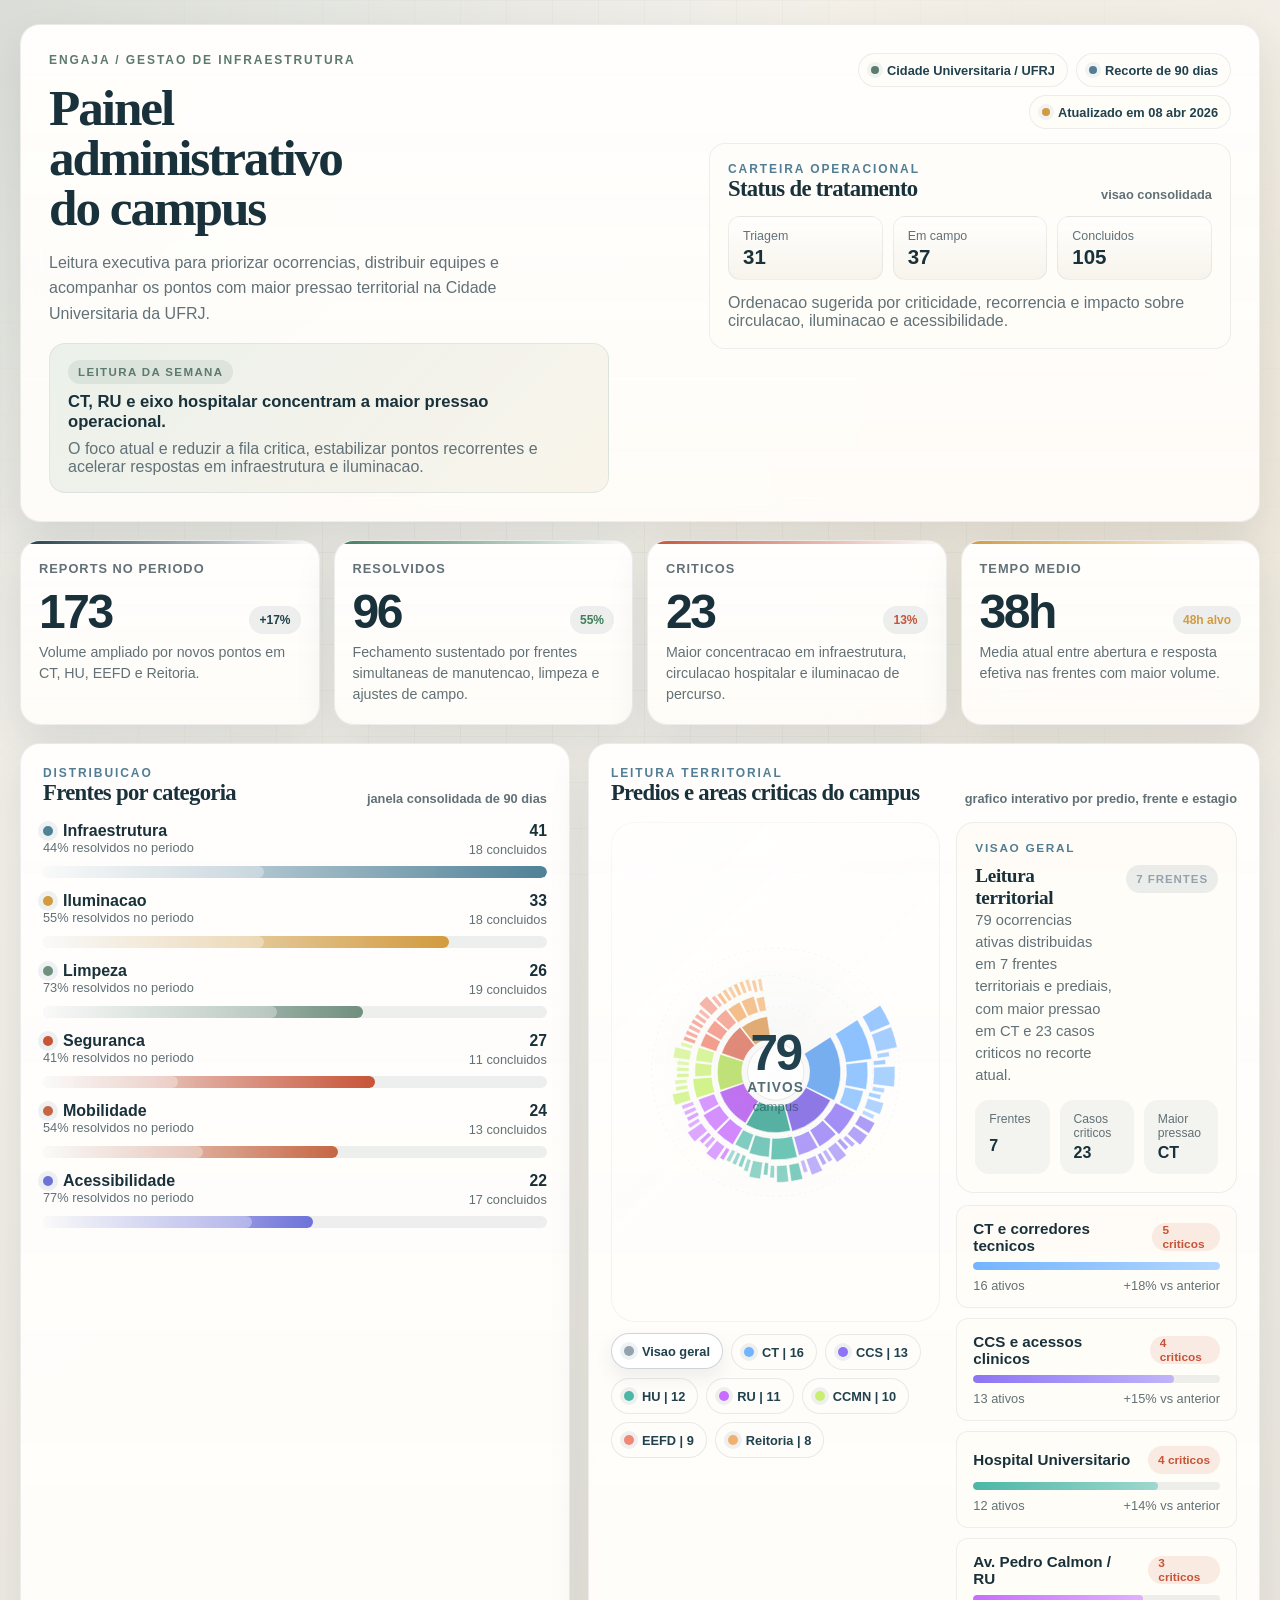
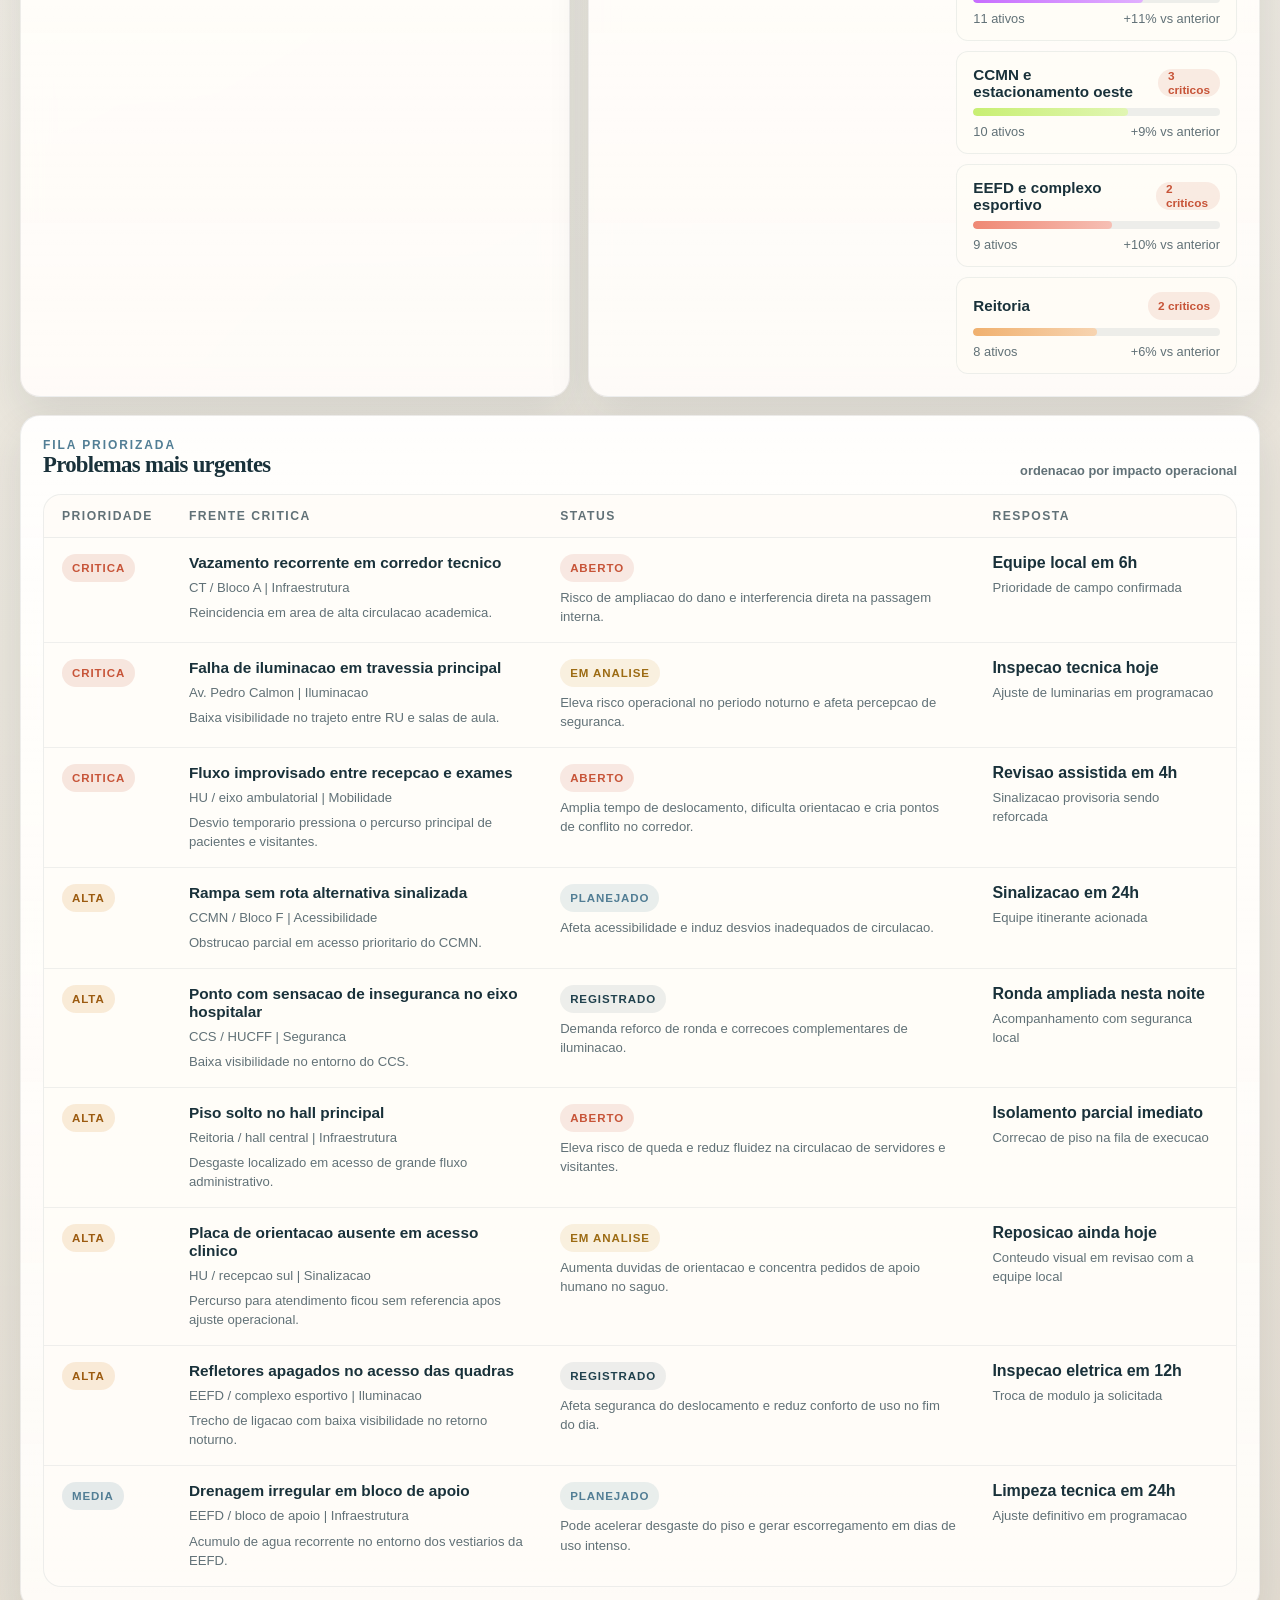
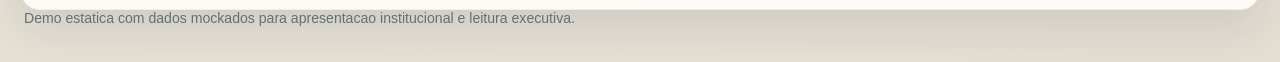
==== apps/frontend/index.html @ 7f76ebbf "dashboard and pre-cesium tests" ====
<!DOCTYPE html>
<html lang="pt-BR">
  <head>
    <meta charset="UTF-8" />
    <meta name="viewport" content="width=device-width, initial-scale=1.0" />
    <title>Engaja | Dashboard Administrativo</title>
    <meta
      name="description"
      content="Dashboard administrativo mockado para demonstrar priorizacao e gestao de infraestrutura da Cidade Universitaria da UFRJ."
    />
    <link rel="stylesheet" href="./dashboard.css" />
  </head>
  <body>
    <div class="page-shell">
      <header class="panel hero" data-reveal>
        <div class="hero__content">
          <p class="eyebrow">Engaja / gestao de infraestrutura</p>
          <h1>Painel administrativo do campus</h1>
          <p class="lead">
            Leitura executiva para priorizar ocorrencias, distribuir equipes e acompanhar os pontos
            com maior pressao territorial na Cidade Universitaria da UFRJ.
          </p>

          <div class="hero-callout">
            <span class="hero-callout__label">Leitura da semana</span>
            <strong>CT, RU e eixo hospitalar concentram a maior pressao operacional.</strong>
            <p>
              O foco atual e reduzir a fila critica, estabilizar pontos recorrentes e acelerar
              respostas em infraestrutura e iluminacao.
            </p>
          </div>
        </div>

        <div class="hero__aside">
          <div id="snapshot-chips" class="chip-row" aria-label="Contexto do painel"></div>

          <section class="workflow-card" aria-labelledby="workflow-title">
            <div class="section-heading section-heading--compact">
              <div>
                <p class="kicker">Carteira operacional</p>
                <h2 id="workflow-title">Status de tratamento</h2>
              </div>
              <span class="section-note">visao consolidada</span>
            </div>

            <div id="status-breakdown" class="status-breakdown"></div>

            <p class="workflow-footnote">
              Ordenacao sugerida por criticidade, recorrencia e impacto sobre circulacao,
              iluminacao e acessibilidade.
            </p>
          </section>
        </div>
      </header>

      <section id="metric-grid" class="metric-grid" aria-label="Indicadores principais"></section>

      <section class="main-grid">
        <article class="panel chart-panel" data-reveal aria-labelledby="category-chart-title">
          <div class="section-heading">
            <div>
              <p class="kicker">Distribuicao</p>
              <h2 id="category-chart-title">Frentes por categoria</h2>
            </div>
            <span class="section-note">janela consolidada de 90 dias</span>
          </div>

          <div id="category-chart" class="category-chart"></div>
        </article>

        <article class="panel territory-panel" data-reveal aria-labelledby="territory-title">
          <div class="section-heading">
            <div>
              <p class="kicker">Leitura territorial</p>
              <h2 id="territory-title">Predios e areas criticas do campus</h2>
            </div>
            <span class="section-note">grafico interativo por predio, frente e estagio</span>
          </div>

          <div class="territory-layout">
            <div class="territory-chart-card">
              <div class="territory-chart-frame">
                <div id="territory-center" class="territory-center" aria-hidden="true">
                  <strong id="territory-center-value"></strong>
                  <span id="territory-center-unit"></span>
                  <p id="territory-center-caption"></p>
                </div>

                <svg
                  id="territory-chart"
                  class="territory-chart"
                  viewBox="0 0 680 520"
                  role="img"
                  aria-labelledby="territory-chart-title territory-chart-desc"
                >
                  <title id="territory-chart-title">Leitura territorial por predio, area e estagio</title>
                  <desc id="territory-chart-desc">
                    Grafico radial interativo que organiza a pressao operacional por predio, frente
                    e estagio de resposta.
                  </desc>
                </svg>
              </div>

              <div id="territory-legend" class="territory-legend" aria-label="Legenda territorial"></div>
            </div>

            <div class="territory-sidebar">
              <section id="territory-focus" class="territory-focus" aria-live="polite"></section>
              <div id="critical-area-list" class="critical-area-list"></div>
            </div>
          </div>
        </article>
      </section>

      <section class="panel urgent-panel" data-reveal aria-labelledby="urgent-title">
        <div class="section-heading">
          <div>
            <p class="kicker">Fila priorizada</p>
            <h2 id="urgent-title">Problemas mais urgentes</h2>
          </div>
          <span class="section-note">ordenacao por impacto operacional</span>
        </div>

        <div class="urgent-table-wrapper">
          <table class="urgent-table">
            <thead>
              <tr>
                <th scope="col">Prioridade</th>
                <th scope="col">Frente critica</th>
                <th scope="col">Status</th>
                <th scope="col">Resposta</th>
              </tr>
            </thead>
            <tbody id="urgent-table-body"></tbody>
          </table>
        </div>
      </section>

      <footer class="page-footer" data-reveal>
        <p>Demo estatica com dados mockados para apresentacao institucional e leitura executiva.</p>
      </footer>
    </div>

    <script src="./dashboard.js"></script>
  </body>
</html>
---- apps/frontend/dashboard.css ----
:root {
  color-scheme: light;
  --page-bg: #efe9dd;
  --page-ink: #19313a;
  --page-ink-soft: #617177;
  --page-line: rgba(27, 46, 54, 0.11);
  --panel-bg: rgba(255, 252, 247, 0.94);
  --panel-solid: #fffdf9;
  --panel-border: rgba(27, 46, 54, 0.08);
  --panel-shadow: 0 18px 42px rgba(33, 51, 58, 0.1);
  --accent-navy: #20414d;
  --accent-sage: #5d7a6e;
  --accent-gold: #d09b43;
  --accent-copper: #c9744f;
  --accent-red: #c35d49;
  --accent-green: #3f7f5c;
  --accent-sky: #527e95;
  --accent-lilac: #7e72f0;
  --accent-magenta: #bd68ff;
  --accent-lime: #b7ed72;
  --accent-apricot: #f0b06e;
  --critical: #c75438;
  --high: #da8a2d;
  --medium: #4f8197;
  --low: #73917f;
  --radius-xl: 28px;
  --radius-lg: 20px;
  --radius-md: 16px;
  --radius-sm: 12px;
}

* {
  box-sizing: border-box;
}

html,
body {
  margin: 0;
  min-height: 100%;
}

body {
  background:
    radial-gradient(circle at top left, rgba(93, 122, 110, 0.18), transparent 24%),
    radial-gradient(circle at 84% 11%, rgba(208, 155, 67, 0.12), transparent 17%),
    linear-gradient(180deg, rgba(255, 255, 255, 0.42), rgba(255, 255, 255, 0)),
    linear-gradient(135deg, #efebe2 0%, #e6e1d6 50%, #e4ddd2 100%);
  color: var(--page-ink);
  font-family: "Avenir Next", "IBM Plex Sans", "Segoe UI", sans-serif;
}

body::before {
  content: "";
  position: fixed;
  inset: 0;
  pointer-events: none;
  background-image:
    linear-gradient(rgba(32, 65, 77, 0.03) 1px, transparent 1px),
    linear-gradient(90deg, rgba(32, 65, 77, 0.03) 1px, transparent 1px);
  background-size: 46px 46px;
  mask-image: radial-gradient(circle at center, black 44%, transparent 92%);
}

h1,
h2,
h3,
p {
  margin: 0;
}

h1,
h2,
h3 {
  font-family: "Iowan Old Style", "Palatino Linotype", "Book Antiqua", Georgia, serif;
  font-weight: 700;
}

button,
input,
select,
textarea,
table {
  font: inherit;
}

button {
  border: 0;
  background: transparent;
  color: inherit;
}

.page-shell {
  position: relative;
  z-index: 1;
  width: min(1380px, calc(100vw - 40px));
  margin: 0 auto;
  padding: 24px 0 36px;
}

.panel {
  border: 1px solid var(--panel-border);
  border-radius: var(--radius-lg);
  background:
    linear-gradient(180deg, rgba(255, 255, 255, 0.68), rgba(255, 255, 255, 0.24)),
    var(--panel-bg);
  box-shadow: var(--panel-shadow);
  backdrop-filter: blur(14px);
}

[data-reveal] {
  opacity: 0;
  transform: translateY(12px);
  animation: reveal 680ms cubic-bezier(0.2, 0.8, 0.2, 1) forwards;
  animation-delay: var(--delay, 0ms);
}

.hero {
  display: grid;
  grid-template-columns: minmax(0, 1.1fr) minmax(320px, 0.9fr);
  gap: 22px;
  align-items: flex-start;
  padding: 28px;
  margin-bottom: 18px;
}

.hero__content,
.hero__aside,
.workflow-card {
  display: grid;
}

.hero__content {
  gap: 16px;
}

.hero__aside {
  gap: 14px;
}

.eyebrow,
.kicker {
  font-size: 0.75rem;
  font-weight: 800;
  letter-spacing: 0.16em;
  text-transform: uppercase;
}

.eyebrow {
  color: var(--accent-sage);
}

.kicker {
  color: var(--accent-sky);
}

.hero h1 {
  font-size: clamp(2.25rem, 4vw, 3.9rem);
  line-height: 0.98;
  letter-spacing: -0.04em;
  max-width: 12ch;
}

.lead {
  max-width: 58ch;
  font-size: 1rem;
  line-height: 1.62;
  color: var(--page-ink-soft);
}

.hero-callout {
  display: grid;
  gap: 8px;
  max-width: 560px;
  padding: 16px 18px;
  border: 1px solid rgba(32, 65, 77, 0.08);
  border-radius: var(--radius-md);
  background:
    linear-gradient(135deg, rgba(212, 227, 217, 0.46), rgba(248, 243, 233, 0.88)),
    var(--panel-solid);
}

.hero-callout__label {
  display: inline-flex;
  width: fit-content;
  padding: 6px 10px;
  border-radius: 999px;
  background: rgba(95, 127, 109, 0.12);
  color: var(--accent-sage);
  font-size: 0.72rem;
  font-weight: 800;
  letter-spacing: 0.12em;
  text-transform: uppercase;
}

.hero-callout strong {
  font-size: 1.04rem;
}

.hero-callout p,
.workflow-footnote,
.section-note,
.page-footer,
.metric-card__helper,
.chart-row__helper,
.table-meta,
.table-impact,
.territory-focus__description,
.territory-focus__stat span,
.area-card__meta {
  color: var(--page-ink-soft);
}

.chip-row {
  display: flex;
  flex-wrap: wrap;
  gap: 8px;
  justify-content: flex-end;
}

.chip {
  display: inline-flex;
  align-items: center;
  gap: 8px;
  min-height: 34px;
  padding: 0 12px;
  border: 1px solid rgba(32, 65, 77, 0.09);
  border-radius: 999px;
  background: rgba(255, 253, 249, 0.9);
  color: var(--accent-navy);
  font-size: 0.8rem;
  font-weight: 700;
  white-space: nowrap;
}

.chip::before {
  content: "";
  width: 8px;
  height: 8px;
  border-radius: 999px;
  background: var(--chip-color, var(--accent-sky));
  box-shadow: 0 0 0 4px rgba(79, 129, 151, 0.08);
}

.workflow-card {
  gap: 14px;
  padding: 18px;
  border: 1px solid rgba(32, 65, 77, 0.08);
  border-radius: var(--radius-md);
  background: rgba(255, 253, 248, 0.84);
}

.section-heading {
  display: flex;
  align-items: flex-end;
  justify-content: space-between;
  gap: 14px;
  margin-bottom: 16px;
}

.section-heading--compact {
  margin-bottom: 0;
}

.section-heading h2 {
  font-size: 1.42rem;
  letter-spacing: -0.03em;
}

.section-note {
  font-size: 0.8rem;
  font-weight: 700;
  text-align: right;
}

.status-breakdown {
  display: grid;
  grid-template-columns: repeat(3, minmax(0, 1fr));
  gap: 10px;
}

.status-card {
  display: grid;
  gap: 4px;
  padding: 12px 14px;
  border: 1px solid rgba(32, 65, 77, 0.08);
  border-radius: var(--radius-sm);
  background: linear-gradient(180deg, rgba(255, 255, 255, 0.72), rgba(247, 243, 235, 0.94));
}

.status-card__label {
  font-size: 0.78rem;
  color: var(--page-ink-soft);
}

.status-card strong {
  font-size: 1.28rem;
  line-height: 1;
}

.metric-grid {
  display: grid;
  grid-template-columns: repeat(4, minmax(0, 1fr));
  gap: 14px;
  margin-bottom: 18px;
}

.metric-card {
  position: relative;
  overflow: hidden;
  min-height: 160px;
  padding: 18px 18px 20px;
}

.metric-card::before {
  content: "";
  position: absolute;
  inset: 0 auto auto 0;
  width: 100%;
  height: 3px;
  background: linear-gradient(90deg, var(--metric-color, var(--accent-sky)), transparent);
}

.metric-card__label {
  font-size: 0.8rem;
  font-weight: 800;
  letter-spacing: 0.08em;
  text-transform: uppercase;
  color: var(--page-ink-soft);
}

.metric-card__value-row {
  display: flex;
  align-items: flex-end;
  justify-content: space-between;
  gap: 12px;
  margin: 12px 0 8px;
}

.metric-card__value {
  font-size: clamp(1.9rem, 4vw, 3rem);
  line-height: 0.94;
  letter-spacing: -0.05em;
}

.metric-card__badge {
  display: inline-flex;
  align-items: center;
  min-height: 28px;
  padding: 0 10px;
  border-radius: 999px;
  background: rgba(32, 65, 77, 0.08);
  color: var(--metric-color, var(--accent-sky));
  font-size: 0.75rem;
  font-weight: 800;
}

.metric-card__helper {
  font-size: 0.89rem;
  line-height: 1.45;
}

.main-grid {
  display: grid;
  grid-template-columns: minmax(0, 0.9fr) minmax(0, 1.1fr);
  gap: 18px;
  margin-bottom: 18px;
}

.chart-panel,
.territory-panel,
.urgent-panel {
  padding: 22px;
}

.category-chart {
  display: grid;
  gap: 14px;
}

.chart-row {
  display: grid;
  gap: 8px;
}

.chart-row__meta {
  display: flex;
  align-items: baseline;
  justify-content: space-between;
  gap: 14px;
}

.chart-row__title {
  display: flex;
  align-items: center;
  gap: 10px;
  font-weight: 700;
}

.chart-row__dot {
  width: 10px;
  height: 10px;
  border-radius: 999px;
  background: var(--bar-color, var(--accent-sky));
  box-shadow: 0 0 0 5px rgba(79, 129, 151, 0.1);
}

.chart-row__helper {
  font-size: 0.8rem;
}

.chart-row__values {
  text-align: right;
}

.chart-row__values strong {
  display: block;
  font-size: 0.98rem;
}

.chart-row__track {
  position: relative;
  height: 12px;
  overflow: hidden;
  border-radius: 999px;
  background: rgba(32, 65, 77, 0.08);
}

.chart-row__fill,
.chart-row__resolved {
  position: absolute;
  top: 0;
  left: 0;
  height: 100%;
  border-radius: 999px;
  width: 0;
}

.chart-row__fill {
  background: linear-gradient(90deg, rgba(255, 255, 255, 0.54), var(--bar-color, var(--accent-sky)));
  animation: growBar 900ms cubic-bezier(0.18, 0.8, 0.2, 1) forwards;
  animation-delay: calc(var(--delay, 0ms) + 100ms);
}

.chart-row__resolved {
  background: rgba(255, 255, 255, 0.32);
  mix-blend-mode: screen;
  animation: growResolved 840ms cubic-bezier(0.18, 0.8, 0.2, 1) forwards;
  animation-delay: calc(var(--delay, 0ms) + 220ms);
}

.territory-layout {
  display: grid;
  grid-template-columns: minmax(0, 1.08fr) minmax(270px, 0.92fr);
  gap: 16px;
  align-items: flex-start;
}

.territory-chart-card {
  display: grid;
  gap: 12px;
}

.territory-chart-frame {
  position: relative;
  min-height: 500px;
  overflow: hidden;
  border-radius: 24px;
  background: transparent;
  box-shadow: inset 0 0 0 1px rgba(32, 65, 77, 0.06);
}

.territory-chart-frame::before {
  content: "";
  position: absolute;
  inset: 0;
  background:
    radial-gradient(circle at 50% 50%, rgba(82, 126, 149, 0.05), transparent 42%),
    linear-gradient(135deg, rgba(255, 255, 255, 0.45), transparent 58%);
  pointer-events: none;
}

.territory-chart {
  position: relative;
  z-index: 1;
  width: 100%;
  height: 100%;
  display: block;
}

.territory-guide {
  fill: none;
  stroke: rgba(32, 65, 77, 0.09);
  stroke-width: 1;
  stroke-dasharray: 5 8;
}

.territory-core {
  fill: rgba(255, 255, 255, 0.76);
  stroke: rgba(32, 65, 77, 0.14);
  stroke-width: 1.4;
}

.territory-segment {
  cursor: pointer;
  opacity: 0.92;
  stroke: rgba(255, 255, 255, 0.82);
  stroke-width: 1.4;
  transition:
    opacity 180ms ease,
    filter 180ms ease,
    stroke-width 180ms ease;
}

.territory-segment.is-active {
  opacity: 1;
  filter: brightness(1.04) drop-shadow(0 10px 18px rgba(33, 51, 58, 0.14));
  stroke-width: 2.2;
}

.territory-segment.is-dimmed {
  opacity: 0.18;
}

.territory-segment:focus-visible {
  opacity: 1;
  stroke: rgba(32, 65, 77, 0.56);
  stroke-width: 2.2;
  outline: none;
}

.territory-center {
  position: absolute;
  top: 50%;
  left: 50%;
  z-index: 2;
  display: grid;
  gap: 4px;
  width: 148px;
  transform: translate(-50%, -50%);
  text-align: center;
  pointer-events: none;
}

.territory-center strong {
  color: var(--accent-navy);
  font-size: 3.1rem;
  line-height: 0.9;
  letter-spacing: -0.05em;
}

.territory-center span {
  color: rgba(32, 65, 77, 0.76);
  font-size: 0.86rem;
  font-weight: 800;
  letter-spacing: 0.08em;
  text-transform: uppercase;
}

.territory-center p {
  color: rgba(32, 65, 77, 0.58);
  font-size: 0.82rem;
}

.territory-legend {
  display: flex;
  flex-wrap: wrap;
  gap: 8px;
}

.territory-legend__item {
  display: inline-flex;
  align-items: center;
  gap: 8px;
  min-height: 36px;
  padding: 0 12px;
  border: 1px solid rgba(32, 65, 77, 0.1);
  border-radius: 999px;
  background: rgba(255, 253, 249, 0.88);
  color: var(--accent-navy);
  font-size: 0.8rem;
  font-weight: 700;
  cursor: pointer;
  transition:
    border-color 180ms ease,
    background 180ms ease,
    transform 180ms ease,
    box-shadow 180ms ease;
}

.territory-legend__item:hover,
.territory-legend__item:focus-visible,
.territory-legend__item.is-active {
  border-color: rgba(32, 65, 77, 0.22);
  background: rgba(255, 255, 255, 0.98);
  box-shadow: 0 8px 18px rgba(33, 51, 58, 0.08);
  transform: translateY(-1px);
  outline: none;
}

.territory-legend__swatch {
  width: 10px;
  height: 10px;
  border-radius: 999px;
  background: var(--legend-color, var(--accent-sky));
  box-shadow: 0 0 0 4px rgba(79, 129, 151, 0.1);
}

.territory-sidebar {
  display: grid;
  gap: 12px;
}

.territory-focus {
  display: grid;
  gap: 14px;
  padding: 18px;
  border: 1px solid rgba(32, 65, 77, 0.08);
  border-radius: 18px;
  background: rgba(255, 253, 247, 0.84);
}

.territory-focus__header {
  display: grid;
  gap: 10px;
}

.territory-focus__eyebrow {
  color: var(--accent-sky);
  font-size: 0.74rem;
  font-weight: 800;
  letter-spacing: 0.14em;
  text-transform: uppercase;
}

.territory-focus__headline {
  display: flex;
  align-items: flex-start;
  justify-content: space-between;
  gap: 12px;
}

.territory-focus__headline h3 {
  font-size: 1.2rem;
  letter-spacing: -0.02em;
}

.territory-focus__tag {
  display: inline-flex;
  align-items: center;
  min-height: 28px;
  padding: 0 10px;
  border-radius: 999px;
  background: var(--focus-background, rgba(82, 126, 149, 0.14));
  color: var(--focus-color, var(--accent-sky));
  font-size: 0.72rem;
  font-weight: 800;
  letter-spacing: 0.08em;
  text-transform: uppercase;
  white-space: nowrap;
}

.territory-focus__description {
  font-size: 0.92rem;
  line-height: 1.5;
}

.territory-focus__stats {
  display: grid;
  grid-template-columns: repeat(3, minmax(0, 1fr));
  gap: 10px;
}

.territory-focus__stat {
  display: grid;
  gap: 4px;
  padding: 12px 14px;
  border-radius: 14px;
  background: rgba(32, 65, 77, 0.05);
}

.territory-focus__stat strong {
  font-size: 1rem;
}

.territory-focus__stat span {
  font-size: 0.76rem;
}

.critical-area-list {
  display: grid;
  gap: 10px;
}

.area-card {
  display: grid;
  gap: 8px;
  width: 100%;
  padding: 14px 16px;
  border: 1px solid rgba(32, 65, 77, 0.08);
  border-radius: var(--radius-sm);
  background: rgba(255, 253, 247, 0.78);
  text-align: left;
  cursor: pointer;
  transition:
    border-color 180ms ease,
    box-shadow 180ms ease,
    transform 180ms ease,
    background 180ms ease;
}

.area-card:hover,
.area-card:focus-visible,
.area-card.is-active {
  border-color: rgba(32, 65, 77, 0.18);
  background: rgba(255, 255, 255, 0.96);
  box-shadow: 0 10px 24px rgba(33, 51, 58, 0.08);
  transform: translateY(-1px);
  outline: none;
}

.area-card__header,
.area-card__meta {
  display: flex;
  align-items: center;
  justify-content: space-between;
  gap: 12px;
}

.area-card__header strong {
  font-size: 0.95rem;
}

.area-card__tag {
  display: inline-flex;
  align-items: center;
  min-height: 28px;
  padding: 0 10px;
  border-radius: 999px;
  background: rgba(199, 84, 56, 0.11);
  color: var(--critical);
  font-size: 0.74rem;
  font-weight: 800;
}

.area-card__bar {
  position: relative;
  height: 8px;
  overflow: hidden;
  border-radius: 999px;
  background: rgba(32, 65, 77, 0.08);
}

.area-card__bar span {
  display: block;
  width: 0;
  height: 100%;
  border-radius: 999px;
  background: linear-gradient(
    90deg,
    var(--area-color, var(--accent-sky)),
    var(--area-color-soft, #b8d2dd)
  );
  animation: growBar 760ms cubic-bezier(0.18, 0.8, 0.2, 1) forwards;
  animation-delay: calc(var(--delay, 0ms) + 120ms);
}

.area-card__meta {
  font-size: 0.8rem;
}

.urgent-table-wrapper {
  overflow: auto;
  border: 1px solid rgba(32, 65, 77, 0.08);
  border-radius: 18px;
  background: rgba(255, 253, 248, 0.84);
}

.urgent-table {
  width: 100%;
  min-width: 860px;
  border-collapse: collapse;
}

.urgent-table thead th {
  padding: 14px 18px;
  border-bottom: 1px solid rgba(32, 65, 77, 0.08);
  color: var(--page-ink-soft);
  font-size: 0.76rem;
  font-weight: 800;
  letter-spacing: 0.12em;
  text-align: left;
  text-transform: uppercase;
}

.urgent-table tbody td {
  padding: 16px 18px;
  border-bottom: 1px solid rgba(32, 65, 77, 0.07);
  vertical-align: top;
}

.urgent-table tbody tr:last-child td {
  border-bottom: 0;
}

.urgent-table tbody tr:hover {
  background: rgba(95, 127, 109, 0.045);
}

.table-title,
.table-response {
  display: grid;
  gap: 6px;
}

.table-title strong {
  font-size: 0.96rem;
}

.table-meta,
.table-impact {
  font-size: 0.82rem;
  line-height: 1.45;
}

.table-badge {
  display: inline-flex;
  align-items: center;
  width: fit-content;
  min-height: 28px;
  padding: 0 10px;
  border-radius: 999px;
  font-size: 0.72rem;
  font-weight: 800;
  letter-spacing: 0.08em;
  text-transform: uppercase;
  white-space: nowrap;
}

.table-badge--critica {
  background: rgba(199, 84, 56, 0.14);
  color: var(--critical);
}

.table-badge--alta {
  background: rgba(218, 138, 45, 0.16);
  color: #9c5b10;
}

.table-badge--media {
  background: rgba(79, 129, 151, 0.15);
  color: var(--accent-sky);
}

.table-badge--novo {
  background: rgba(95, 127, 109, 0.12);
  color: var(--accent-sage);
}

.table-badge--registrado {
  background: rgba(32, 65, 77, 0.08);
  color: var(--accent-navy);
}

.table-badge--aberto {
  background: rgba(199, 84, 56, 0.12);
  color: var(--critical);
}

.table-badge--em-analise {
  background: rgba(210, 155, 63, 0.14);
  color: #9c6b13;
}

.table-badge--planejado {
  background: rgba(79, 129, 151, 0.12);
  color: var(--accent-sky);
}

.table-badge--resolvido {
  background: rgba(63, 127, 92, 0.12);
  color: var(--accent-green);
}

.page-footer {
  display: flex;
  align-items: center;
  justify-content: flex-start;
  gap: 12px;
  padding: 0 4px;
  font-size: 0.88rem;
}

@keyframes reveal {
  to {
    opacity: 1;
    transform: translateY(0);
  }
}

@keyframes growBar {
  from {
    width: 0;
  }

  to {
    width: var(--target-width);
  }
}

@keyframes growResolved {
  from {
    width: 0;
  }

  to {
    width: var(--resolved-width);
  }
}

@media (max-width: 1180px) {
  .hero,
  .main-grid,
  .territory-layout {
    grid-template-columns: 1fr;
  }

  .chip-row {
    justify-content: flex-start;
  }
}

@media (max-width: 940px) {
  .page-shell {
    width: min(100vw - 28px, 1380px);
    padding: 14px 0 26px;
  }

  .metric-grid {
    grid-template-columns: repeat(2, minmax(0, 1fr));
  }

  .status-breakdown,
  .territory-focus__stats {
    grid-template-columns: repeat(2, minmax(0, 1fr));
  }

  .page-footer {
    flex-direction: column;
    align-items: flex-start;
  }
}

@media (max-width: 640px) {
  .hero,
  .chart-panel,
  .territory-panel,
  .urgent-panel {
    padding: 18px;
  }

  .metric-grid,
  .status-breakdown,
  .territory-focus__stats {
    grid-template-columns: 1fr;
  }

  .section-heading {
    flex-direction: column;
    align-items: flex-start;
  }

  .hero h1 {
    max-width: 10ch;
  }

  .territory-chart-frame {
    min-height: 420px;
  }

  .territory-center {
    width: 128px;
  }

  .territory-center strong {
    font-size: 2.7rem;
  }

  .urgent-table {
    min-width: 720px;
  }
}

@media (prefers-reduced-motion: reduce) {
  [data-reveal] {
    animation: none;
    opacity: 1;
    transform: none;
  }

  .chart-row__fill,
  .area-card__bar span {
    animation: none;
    width: var(--target-width, auto);
  }

  .chart-row__resolved {
    animation: none;
    width: var(--resolved-width, auto);
  }

  .territory-segment,
  .territory-legend__item,
  .area-card {
    transition: none;
  }
}
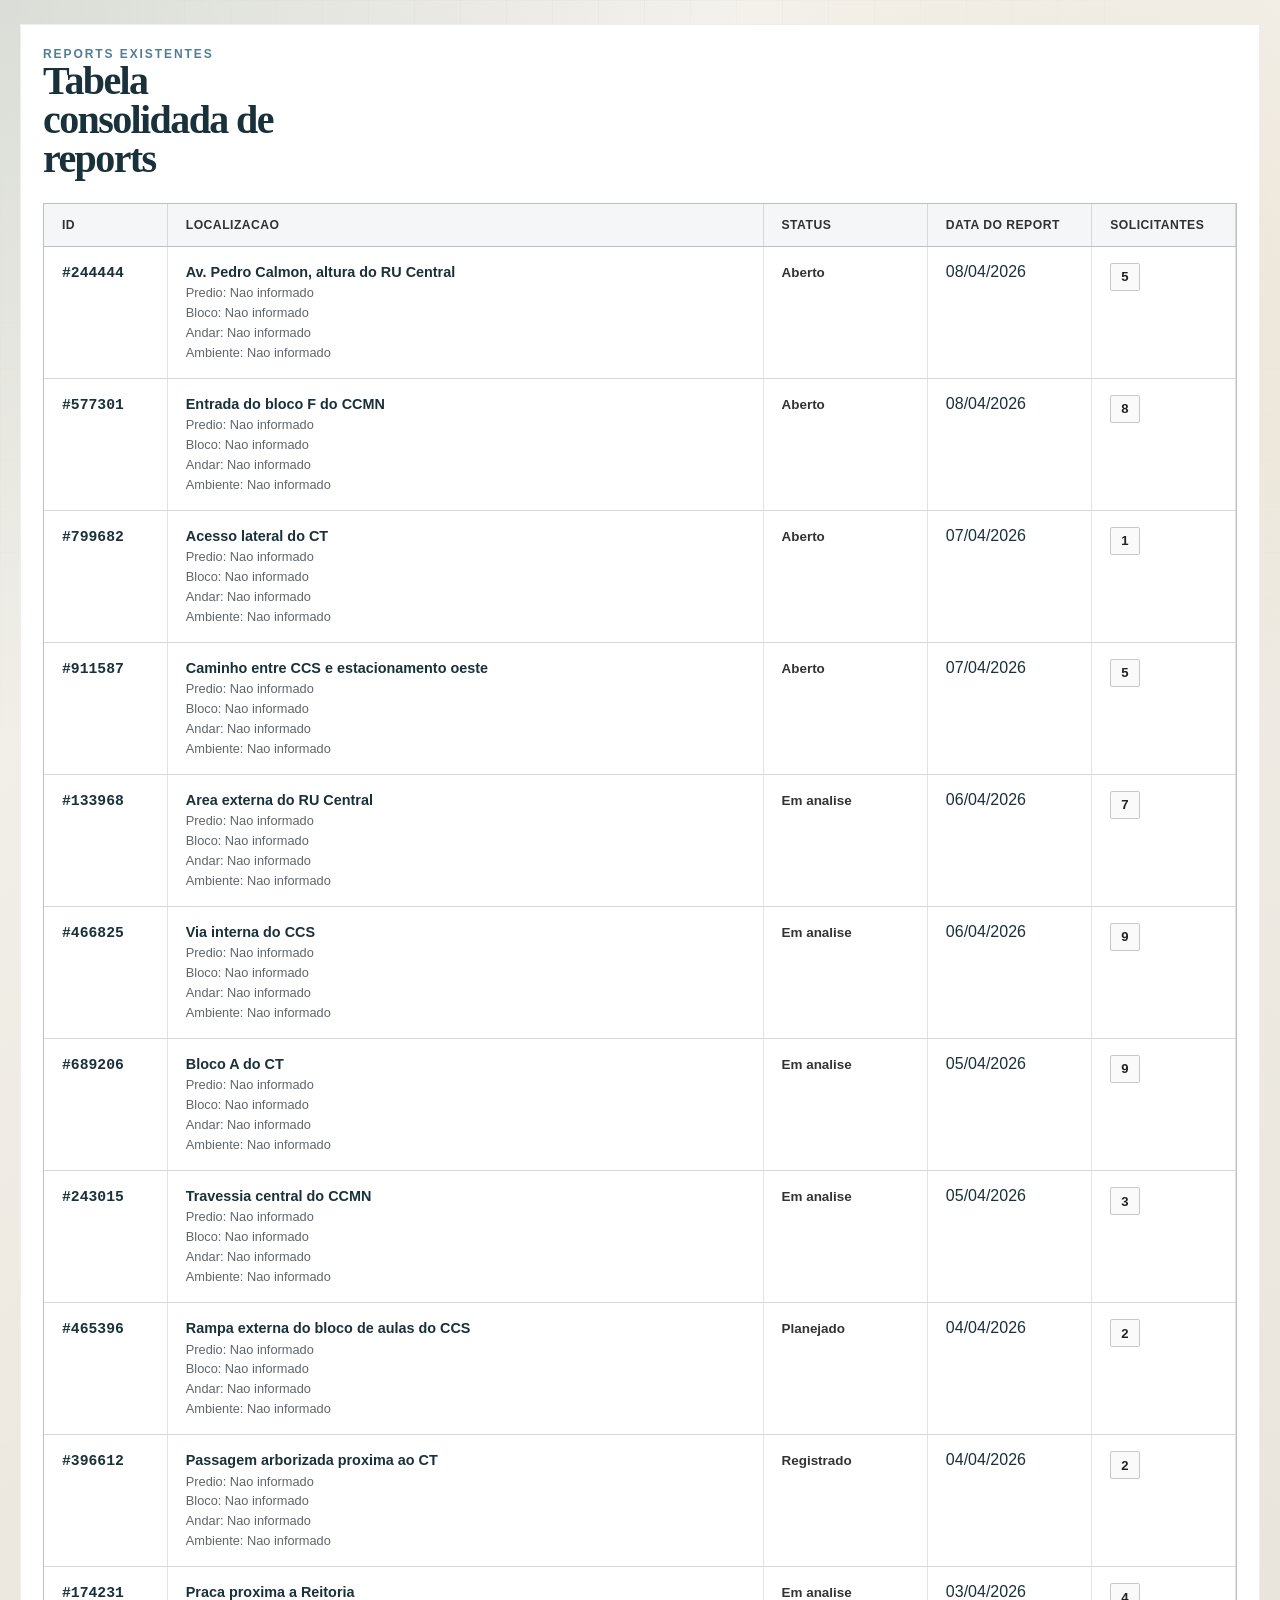
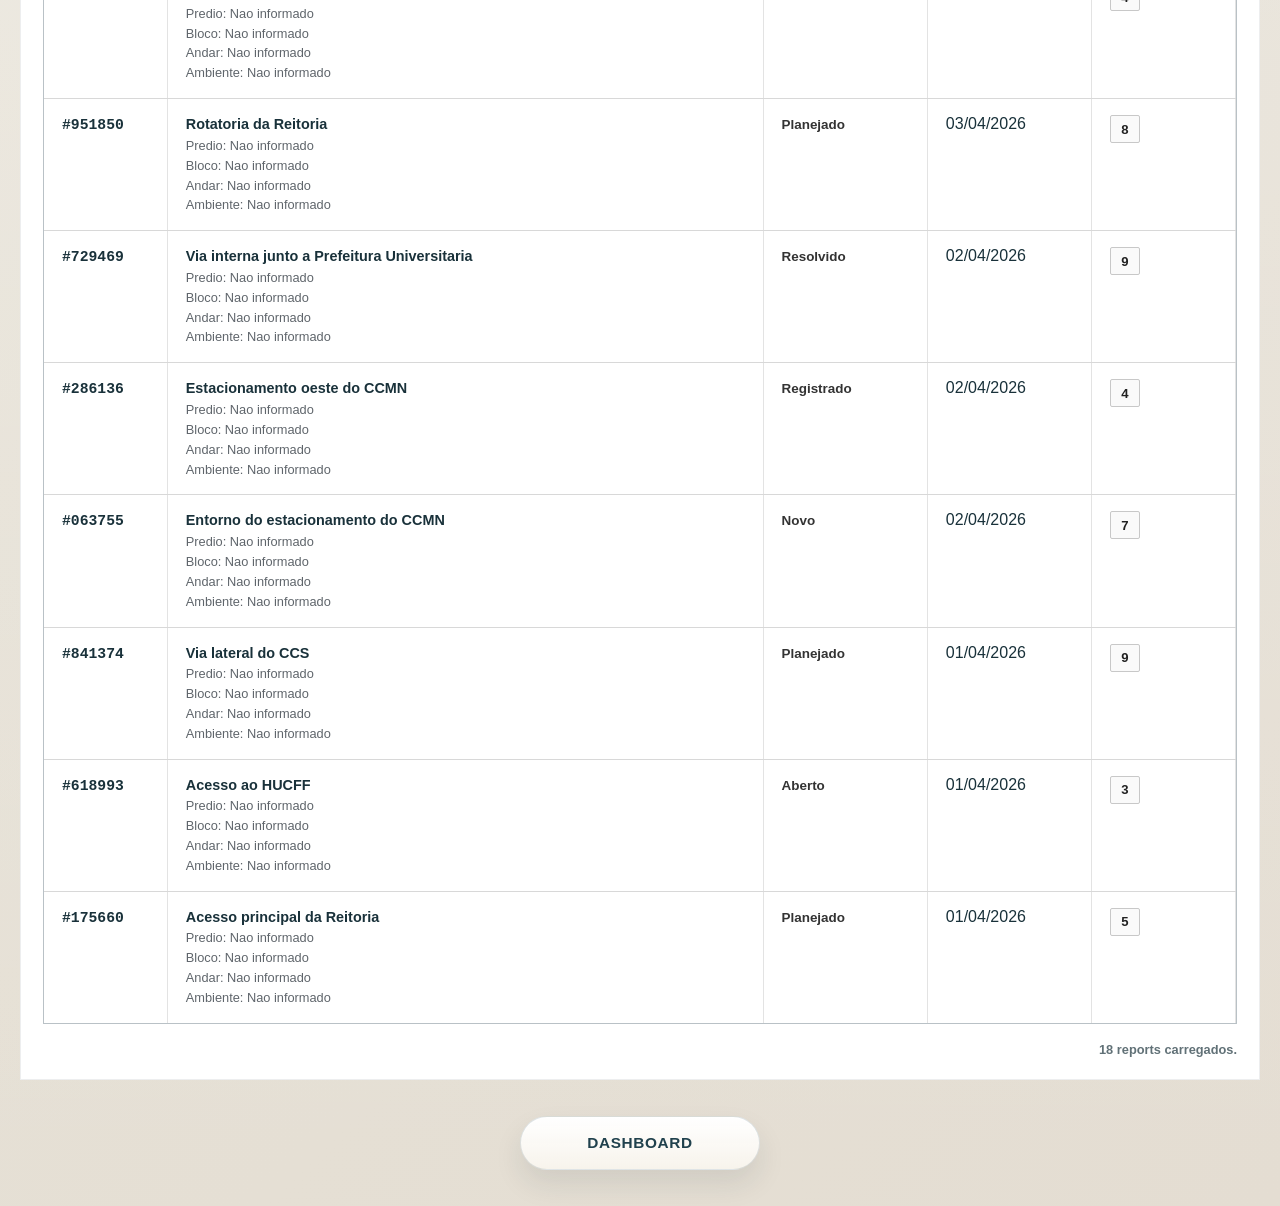
==== commit cd8ffd88: "la historia me absolvera" ====
--- a/apps/frontend/index.html
+++ b/apps/frontend/index.html
@@ -12,132 +12,178 @@
   </head>
   <body>
     <div class="page-shell">
-      <header class="panel hero" data-reveal>
-        <div class="hero__content">
-          <p class="eyebrow">Engaja / gestao de infraestrutura</p>
-          <h1>Painel administrativo do campus</h1>
-          <p class="lead">
-            Leitura executiva para priorizar ocorrencias, distribuir equipes e acompanhar os pontos
-            com maior pressao territorial na Cidade Universitaria da UFRJ.
-          </p>
-
-          <div class="hero-callout">
-            <span class="hero-callout__label">Leitura da semana</span>
-            <strong>CT, RU e eixo hospitalar concentram a maior pressao operacional.</strong>
-            <p>
-              O foco atual e reduzir a fila critica, estabilizar pontos recorrentes e acelerar
-              respostas em infraestrutura e iluminacao.
-            </p>
+      <section class="panel reports-panel" data-reveal aria-labelledby="reports-title">
+        <div class="section-heading">
+          <div>
+            <p class="kicker">Reports existentes</p>
+            <h1 id="reports-title">Tabela consolidada de reports</h1>
           </div>
         </div>
 
-        <div class="hero__aside">
-          <div id="snapshot-chips" class="chip-row" aria-label="Contexto do painel"></div>
+        <div class="reports-table-wrapper">
+          <table class="reports-table">
+            <thead>
+              <tr>
+                <th scope="col">ID</th>
+                <th scope="col">Localizacao</th>
+                <th scope="col">Status</th>
+                <th scope="col">Data do report</th>
+                <th scope="col">Solicitantes</th>
+              </tr>
+            </thead>
+            <tbody id="reports-table-body">
+              <tr>
+                <td colspan="5" class="reports-table__empty">Carregando reports...</td>
+              </tr>
+            </tbody>
+          </table>
+        </div>
 
-          <section class="workflow-card" aria-labelledby="workflow-title">
-            <div class="section-heading section-heading--compact">
+        <p id="reports-summary" class="section-note reports-summary" aria-live="polite">
+          Buscando reports persistidos...
+        </p>
+      </section>
+
+      <section id="dashboard-details" hidden>
+        <header class="panel hero" data-reveal>
+          <div class="hero__content">
+            <p class="eyebrow">Engaja / gestao de infraestrutura</p>
+            <h2>Painel administrativo do campus</h2>
+            <p class="lead">
+              Leitura executiva para priorizar ocorrencias, distribuir equipes e acompanhar os
+              pontos com maior pressao territorial na Cidade Universitaria da UFRJ.
+            </p>
+
+            <div class="hero-callout">
+              <span class="hero-callout__label">Leitura da semana</span>
+              <strong>CT, RU e eixo hospitalar concentram a maior pressao operacional.</strong>
+              <p>
+                O foco atual e reduzir a fila critica, estabilizar pontos recorrentes e acelerar
+                respostas em infraestrutura e iluminacao.
+              </p>
+            </div>
+          </div>
+
+          <div class="hero__aside">
+            <div id="snapshot-chips" class="chip-row" aria-label="Contexto do painel"></div>
+
+            <section class="workflow-card" aria-labelledby="workflow-title">
+              <div class="section-heading section-heading--compact">
+                <div>
+                  <p class="kicker">Carteira operacional</p>
+                  <h3 id="workflow-title">Status de tratamento</h3>
+                </div>
+                <span class="section-note">visao consolidada</span>
+              </div>
+
+              <div id="status-breakdown" class="status-breakdown"></div>
+
+              <p class="workflow-footnote">
+                Ordenacao sugerida por criticidade, recorrencia e impacto sobre circulacao,
+                iluminacao e acessibilidade.
+              </p>
+            </section>
+          </div>
+        </header>
+
+        <section id="metric-grid" class="metric-grid" aria-label="Indicadores principais"></section>
+
+        <section class="main-grid">
+          <article class="panel chart-panel" data-reveal aria-labelledby="category-chart-title">
+            <div class="section-heading">
               <div>
-                <p class="kicker">Carteira operacional</p>
-                <h2 id="workflow-title">Status de tratamento</h2>
+                <p class="kicker">Distribuicao</p>
+                <h2 id="category-chart-title">Frentes por categoria</h2>
               </div>
-              <span class="section-note">visao consolidada</span>
+              <span class="section-note">janela consolidada de 90 dias</span>
             </div>
 
-            <div id="status-breakdown" class="status-breakdown"></div>
+            <div id="category-chart" class="category-chart"></div>
+          </article>
 
-            <p class="workflow-footnote">
-              Ordenacao sugerida por criticidade, recorrencia e impacto sobre circulacao,
-              iluminacao e acessibilidade.
-            </p>
-          </section>
-        </div>
-      </header>
+          <article class="panel territory-panel" data-reveal aria-labelledby="territory-title">
+            <div class="section-heading">
+              <div>
+                <p class="kicker">Leitura territorial</p>
+                <h2 id="territory-title">Predios e areas criticas do campus</h2>
+              </div>
+              <span class="section-note">grafico interativo por predio, frente e estagio</span>
+            </div>
 
-      <section id="metric-grid" class="metric-grid" aria-label="Indicadores principais"></section>
+            <div class="territory-layout">
+              <div class="territory-chart-card">
+                <div class="territory-chart-frame">
+                  <div id="territory-center" class="territory-center" aria-hidden="true">
+                    <strong id="territory-center-value"></strong>
+                    <span id="territory-center-unit"></span>
+                    <p id="territory-center-caption"></p>
+                  </div>
 
-      <section class="main-grid">
-        <article class="panel chart-panel" data-reveal aria-labelledby="category-chart-title">
+                  <svg
+                    id="territory-chart"
+                    class="territory-chart"
+                    viewBox="0 0 680 520"
+                    role="img"
+                    aria-labelledby="territory-chart-title territory-chart-desc"
+                  >
+                    <title id="territory-chart-title">Leitura territorial por predio, area e estagio</title>
+                    <desc id="territory-chart-desc">
+                      Grafico radial interativo que organiza a pressao operacional por predio,
+                      frente e estagio de resposta.
+                    </desc>
+                  </svg>
+                </div>
+
+                <div id="territory-legend" class="territory-legend" aria-label="Legenda territorial"></div>
+              </div>
+
+              <div class="territory-sidebar">
+                <section id="territory-focus" class="territory-focus" aria-live="polite"></section>
+                <div id="critical-area-list" class="critical-area-list"></div>
+              </div>
+            </div>
+          </article>
+        </section>
+
+        <section class="panel urgent-panel" data-reveal aria-labelledby="urgent-title">
           <div class="section-heading">
             <div>
-              <p class="kicker">Distribuicao</p>
-              <h2 id="category-chart-title">Frentes por categoria</h2>
+              <p class="kicker">Fila priorizada</p>
+              <h2 id="urgent-title">Problemas mais urgentes</h2>
             </div>
-            <span class="section-note">janela consolidada de 90 dias</span>
+            <span class="section-note">ordenacao por impacto operacional</span>
           </div>
 
-          <div id="category-chart" class="category-chart"></div>
-        </article>
+          <div class="urgent-table-wrapper">
+            <table class="urgent-table">
+              <thead>
+                <tr>
+                  <th scope="col">Prioridade</th>
+                  <th scope="col">Frente critica</th>
+                  <th scope="col">Status</th>
+                  <th scope="col">Resposta</th>
+                </tr>
+              </thead>
+              <tbody id="urgent-table-body"></tbody>
+            </table>
+          </div>
+        </section>
 
-        <article class="panel territory-panel" data-reveal aria-labelledby="territory-title">
-          <div class="section-heading">
-            <div>
-              <p class="kicker">Leitura territorial</p>
-              <h2 id="territory-title">Predios e areas criticas do campus</h2>
-            </div>
-            <span class="section-note">grafico interativo por predio, frente e estagio</span>
-          </div>
-
-          <div class="territory-layout">
-            <div class="territory-chart-card">
-              <div class="territory-chart-frame">
-                <div id="territory-center" class="territory-center" aria-hidden="true">
-                  <strong id="territory-center-value"></strong>
-                  <span id="territory-center-unit"></span>
-                  <p id="territory-center-caption"></p>
-                </div>
-
-                <svg
-                  id="territory-chart"
-                  class="territory-chart"
-                  viewBox="0 0 680 520"
-                  role="img"
-                  aria-labelledby="territory-chart-title territory-chart-desc"
-                >
-                  <title id="territory-chart-title">Leitura territorial por predio, area e estagio</title>
-                  <desc id="territory-chart-desc">
-                    Grafico radial interativo que organiza a pressao operacional por predio, frente
-                    e estagio de resposta.
-                  </desc>
-                </svg>
-              </div>
-
-              <div id="territory-legend" class="territory-legend" aria-label="Legenda territorial"></div>
-            </div>
-
-            <div class="territory-sidebar">
-              <section id="territory-focus" class="territory-focus" aria-live="polite"></section>
-              <div id="critical-area-list" class="critical-area-list"></div>
-            </div>
-          </div>
-        </article>
+        <footer class="page-footer" data-reveal>
+          <p>Demo estatica com dados mockados para apresentacao institucional e leitura executiva.</p>
+        </footer>
       </section>
 
-      <section class="panel urgent-panel" data-reveal aria-labelledby="urgent-title">
-        <div class="section-heading">
-          <div>
-            <p class="kicker">Fila priorizada</p>
-            <h2 id="urgent-title">Problemas mais urgentes</h2>
-          </div>
-          <span class="section-note">ordenacao por impacto operacional</span>
-        </div>
-
-        <div class="urgent-table-wrapper">
-          <table class="urgent-table">
-            <thead>
-              <tr>
-                <th scope="col">Prioridade</th>
-                <th scope="col">Frente critica</th>
-                <th scope="col">Status</th>
-                <th scope="col">Resposta</th>
-              </tr>
-            </thead>
-            <tbody id="urgent-table-body"></tbody>
-          </table>
-        </div>
-      </section>
-
-      <footer class="page-footer" data-reveal>
-        <p>Demo estatica com dados mockados para apresentacao institucional e leitura executiva.</p>
+      <footer class="page-footer page-footer--centered" data-reveal>
+        <button
+          id="dashboard-details-toggle"
+          class="toggle-button"
+          type="button"
+          aria-controls="dashboard-details"
+          aria-expanded="false"
+        >
+          Dashboard
+        </button>
       </footer>
     </div>
 
--- a/apps/frontend/dashboard.css
+++ b/apps/frontend/dashboard.css
@@ -153,7 +153,8 @@
   color: var(--accent-sky);
 }
 
-.hero h1 {
+.hero h1,
+.hero h2 {
   font-size: clamp(2.25rem, 4vw, 3.9rem);
   line-height: 0.98;
   letter-spacing: -0.04em;
@@ -270,6 +271,199 @@
   font-size: 0.8rem;
   font-weight: 700;
   text-align: right;
+}
+
+.reports-panel {
+  display: grid;
+  gap: 16px;
+  padding: 22px;
+  margin-bottom: 18px;
+  border-radius: 0;
+  box-shadow: none;
+  background: #ffffff;
+  backdrop-filter: none;
+}
+
+.reports-panel .section-heading {
+  margin-bottom: 8px;
+}
+
+.reports-panel h1 {
+  font-size: clamp(1.65rem, 3.2vw, 2.5rem);
+  line-height: 0.98;
+  letter-spacing: -0.04em;
+  max-width: 12ch;
+}
+
+.reports-summary {
+  margin-top: 2px;
+}
+
+.reports-summary--error {
+  color: var(--critical);
+}
+
+.toggle-button {
+  display: inline-flex;
+  align-items: center;
+  justify-content: center;
+  min-height: 54px;
+  min-width: 240px;
+  padding: 0 24px;
+  border: 1px solid rgba(32, 65, 77, 0.14);
+  border-radius: 999px;
+  background:
+    linear-gradient(180deg, rgba(255, 255, 255, 0.96), rgba(247, 243, 235, 0.95)),
+    #ffffff;
+  color: var(--accent-navy);
+  font-size: 0.96rem;
+  font-weight: 800;
+  letter-spacing: 0.04em;
+  text-transform: uppercase;
+  box-shadow:
+    0 14px 28px rgba(33, 51, 58, 0.1),
+    inset 0 1px 0 rgba(255, 255, 255, 0.8);
+  cursor: pointer;
+  transition:
+    border-color 180ms ease,
+    background 180ms ease,
+    box-shadow 180ms ease,
+    transform 180ms ease;
+}
+
+.toggle-button:hover,
+.toggle-button:focus-visible {
+  border-color: rgba(32, 65, 77, 0.22);
+  background:
+    linear-gradient(180deg, rgba(255, 255, 255, 1), rgba(240, 236, 225, 0.98)),
+    #ffffff;
+  box-shadow:
+    0 18px 34px rgba(33, 51, 58, 0.14),
+    inset 0 1px 0 rgba(255, 255, 255, 0.9);
+  transform: translateY(-1px);
+  outline: none;
+}
+
+.report-status,
+.table-status {
+  font-size: 0.84rem;
+  font-weight: 700;
+  color: #333;
+}
+
+.reports-table-wrapper {
+  overflow: auto;
+  border: 1px solid #b9c1c6;
+  border-radius: 0;
+  background: #ffffff;
+}
+
+.reports-table {
+  width: 100%;
+  min-width: 1040px;
+  border-collapse: collapse;
+  table-layout: fixed;
+}
+
+.reports-table thead th {
+  padding: 14px 18px;
+  border-bottom: 1px solid #b9c1c6;
+  border-right: 1px solid #d4d8db;
+  color: #313131;
+  font-size: 0.76rem;
+  font-weight: 800;
+  letter-spacing: 0.04em;
+  text-align: left;
+  text-transform: uppercase;
+  background: #f5f6f7;
+}
+
+.reports-table tbody td {
+  padding: 16px 18px;
+  border-bottom: 1px solid #d8d8d8;
+  border-right: 1px solid #e3e3e3;
+  vertical-align: top;
+  background: #ffffff;
+}
+
+.reports-table tbody tr:last-child td {
+  border-bottom: 0;
+}
+
+.reports-table tbody tr:hover {
+  background: #f7f7f7;
+}
+
+.reports-table th:nth-child(1),
+.reports-table td:nth-child(1) {
+  width: 120px;
+}
+
+.reports-table th:nth-child(2),
+.reports-table td:nth-child(2) {
+  width: 50%;
+}
+
+.reports-table th:nth-child(3),
+.reports-table td:nth-child(3) {
+  width: 160px;
+}
+
+.reports-table th:nth-child(4),
+.reports-table td:nth-child(4) {
+  width: 160px;
+}
+
+.reports-table th:nth-child(5),
+.reports-table td:nth-child(5) {
+  width: 140px;
+}
+
+.reports-table__empty {
+  padding: 26px 18px;
+  color: #666666;
+  text-align: center;
+}
+
+.report-id {
+  font-family: "SFMono-Regular", "Consolas", "Liberation Mono", monospace;
+  font-size: 0.92rem;
+  font-weight: 700;
+  letter-spacing: 0;
+  white-space: nowrap;
+}
+
+.report-location {
+  display: grid;
+  gap: 2px;
+  word-break: break-word;
+}
+
+.report-location__title {
+  display: block;
+  font-size: 0.9rem;
+  font-weight: 700;
+  line-height: 1.35;
+}
+
+.report-location__line {
+  display: block;
+  font-size: 0.8rem;
+  line-height: 1.4;
+  color: #5f656b;
+}
+
+.report-count {
+  display: inline-flex;
+  align-items: center;
+  min-height: 28px;
+  padding: 0 10px;
+  border: 1px solid #c8c8c8;
+  border-radius: 2px;
+  background: #fafafa;
+  color: #222;
+  font-size: 0.82rem;
+  font-weight: 700;
 }
 
 .status-breakdown {
@@ -890,6 +1084,11 @@
   font-size: 0.88rem;
 }
 
+.page-footer--centered {
+  justify-content: center;
+  padding-top: 18px;
+}
+
 @keyframes reveal {
   to {
     opacity: 1;
